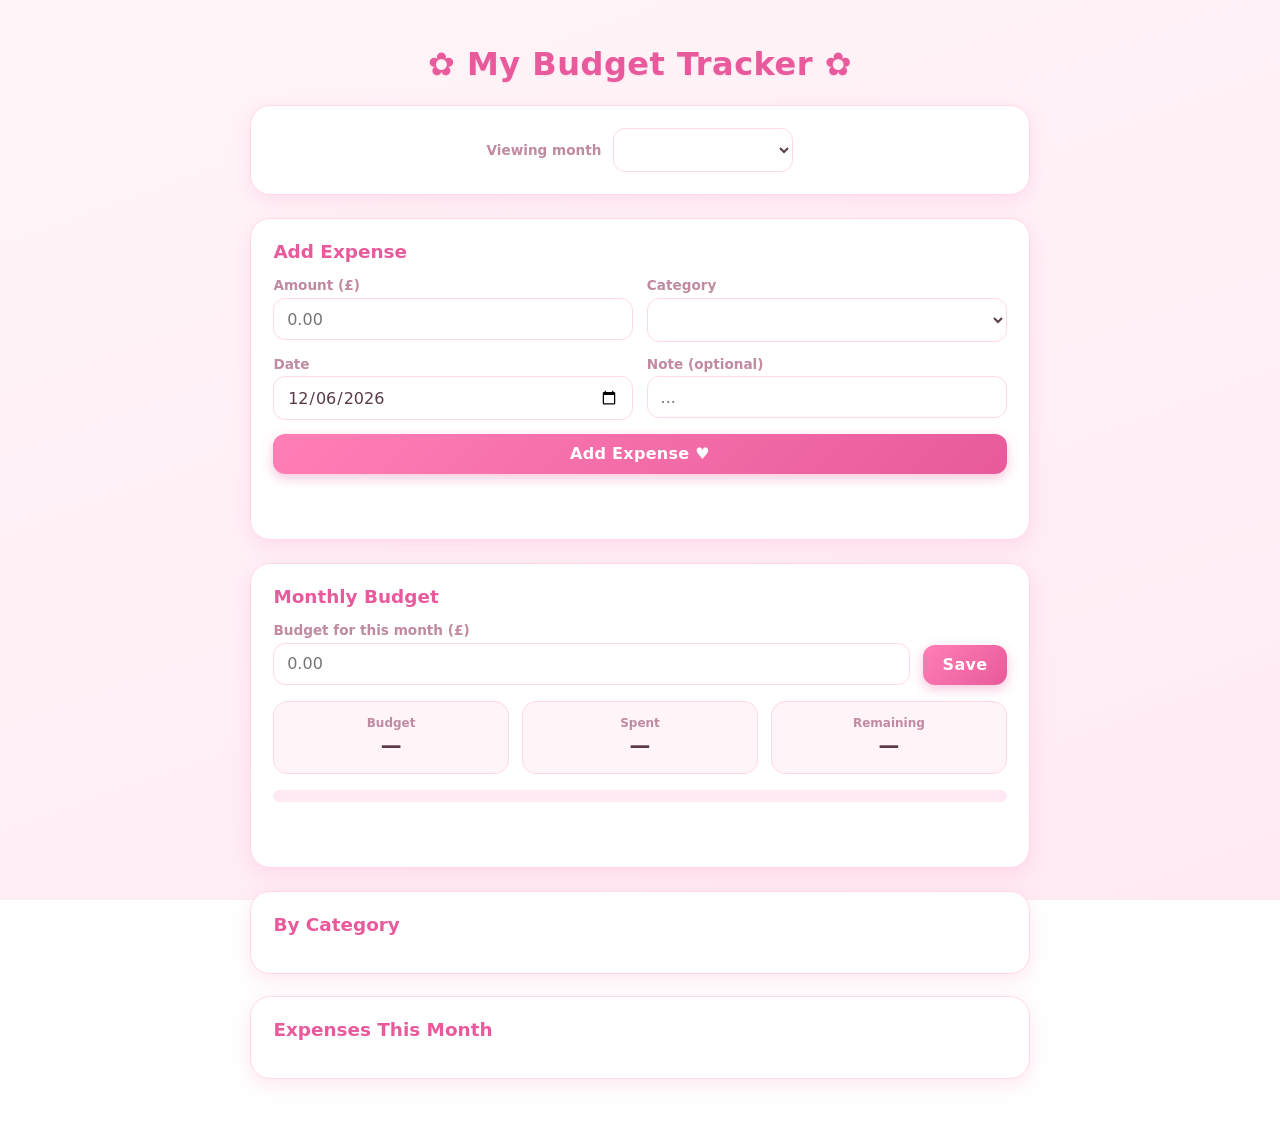
==== index.html @ 96b302bb "Update index.html" ====
<!DOCTYPE html>
<html lang="en">
<head>
<meta charset="UTF-8">
<meta name="viewport" content="width=device-width, initial-scale=1.0">
<title>Budget Tracker</title>
<style>
  :root {
    --bg: #fff5f9;
    --bg2: #ffeaf3;
    --card: #ffffff;
    --accent: #ff7fb6;
    --accent-dark: #e85a9b;
    --text: #5a3a4a;
    --muted: #c08aa0;
    --line: #ffd9e8;
    --good: #4caf82;
    --bad: #e8617f;
  }
  * { box-sizing: border-box; }
  body {
    margin: 0;
    font-family: "Segoe UI", system-ui, sans-serif;
    background: linear-gradient(160deg, var(--bg), var(--bg2));
    background-attachment: fixed;
    color: var(--text);
    padding: 1.5rem;
    min-height: 100vh;
  }
  h1 {
    font-weight: 700;
    text-align: center;
    color: var(--accent-dark);
    letter-spacing: .5px;
    text-shadow: 0 1px 2px rgba(255,127,182,.2);
  }
  h1::before { content: "✿ "; }
  h1::after { content: " ✿"; }
  .wrap { max-width: 780px; margin: 0 auto; }
  .card {
    background: var(--card);
    border-radius: 20px;
    padding: 1.4rem;
    margin-bottom: 1.4rem;
    box-shadow: 0 6px 20px rgba(255,127,182,.18);
    border: 1px solid var(--line);
  }
  h2 {
    margin-top: 0;
    font-size: 1.15rem;
    color: var(--accent-dark);
    font-weight: 700;
  }
  label {
    display: block;
    font-size: .85rem;
    color: var(--muted);
    margin-bottom: .3rem;
    font-weight: 600;
  }
  input, select, button {
    font-size: 1rem;
    padding: .65rem .8rem;
    border-radius: 12px;
    border: 1.5px solid var(--line);
    background: #fff;
    color: var(--text);
    width: 100%;
    font-family: inherit;
  }
  input:focus, select:focus {
    outline: none;
    border-color: var(--accent);
    box-shadow: 0 0 0 3px rgba(255,127,182,.2);
  }
  .row { display: grid; grid-template-columns: 1fr 1fr; gap: .85rem; margin-bottom: .85rem; }
  button {
    background: linear-gradient(135deg, var(--accent), var(--accent-dark));
    border: none;
    color: #fff;
    cursor: pointer;
    font-weight: 700;
    letter-spacing: .3px;
    box-shadow: 0 4px 12px rgba(232,90,155,.35);
    transition: transform .1s, box-shadow .2s;
  }
  button:hover { transform: translateY(-1px); box-shadow: 0 6px 16px rgba(232,90,155,.45); }
  button:active { transform: translateY(0); }
  button:disabled { opacity: .6; cursor: default; transform: none; }
  table { width: 100%; border-collapse: collapse; font-size: .92rem; }
  th, td { text-align: left; padding: .6rem .5rem; border-bottom: 1px solid var(--line); }
  th { color: var(--muted); font-weight: 700; }
  .amt { text-align: right; font-variant-numeric: tabular-nums; }
  .group-total td { font-weight: 700; color: var(--accent-dark); border-bottom: none; }

  .month-bar {
    display: flex;
    align-items: center;
    gap: .75rem;
    justify-content: center;
  }
  .month-bar select { width: auto; min-width: 180px; font-weight: 600; }

  .budget-grid { display: grid; grid-template-columns: 1fr auto; gap: .85rem; align-items: end; }
  .budget-grid button { width: auto; padding: .65rem 1.2rem; }

  .stats { display: grid; grid-template-columns: repeat(3, 1fr); gap: .85rem; margin-top: 1rem; }
  .stat {
    background: var(--bg);
    border-radius: 14px;
    padding: .9rem;
    text-align: center;
    border: 1px solid var(--line);
  }
  .stat .label { font-size: .75rem; color: var(--muted); font-weight: 600; }
  .stat .value { font-size: 1.3rem; font-weight: 700; margin-top: .25rem; }
  .value.good { color: var(--good); }
  .value.bad { color: var(--bad); }

  .bar-track {
    height: 12px;
    background: var(--bg2);
    border-radius: 99px;
    overflow: hidden;
    margin-top: 1rem;
  }
  .bar-fill {
    height: 100%;
    border-radius: 99px;
    background: linear-gradient(90deg, var(--accent), var(--accent-dark));
    transition: width .4s ease;
  }
  .bar-fill.over { background: linear-gradient(90deg, #ff9a8b, var(--bad)); }

  .msg { font-size: .85rem; color: var(--accent-dark); min-height: 1rem; font-weight: 600; }
  @media (max-width: 560px) {
    .stats { grid-template-columns: 1fr; }
  }
</style>
</head>
<body>
<div class="wrap">
  <h1>My Budget Tracker</h1>

  <div class="card">
    <div class="month-bar">
      <label style="margin:0;">Viewing month</label>
      <select id="month"></select>
    </div>
  </div>

  <div class="card">
    <h2>Add Expense</h2>
    <div class="row">
      <div>
        <label>Amount (£)</label>
        <input type="number" id="amount" step="0.01" placeholder="0.00">
      </div>
      <div>
        <label>Category</label>
        <select id="category"></select>
      </div>
    </div>
    <div class="row">
      <div>
        <label>Date</label>
        <input type="date" id="date">
      </div>
      <div>
        <label>Note (optional)</label>
        <input type="text" id="note" placeholder="...">
      </div>
    </div>
    <button id="add">Add Expense ♥</button>
    <p class="msg" id="msg"></p>
  </div>

  <div class="card">
    <h2>Monthly Budget</h2>
    <div class="budget-grid">
      <div>
        <label>Budget for this month (£)</label>
        <input type="number" id="budgetInput" step="0.01" placeholder="0.00">
      </div>
      <button id="saveBudget">Save</button>
    </div>
    <div class="stats">
      <div class="stat">
        <div class="label">Budget</div>
        <div class="value" id="statBudget">—</div>
      </div>
      <div class="stat">
        <div class="label">Spent</div>
        <div class="value" id="statSpent">—</div>
      </div>
      <div class="stat">
        <div class="label">Remaining</div>
        <div class="value" id="statRemaining">—</div>
      </div>
    </div>
    <div class="bar-track"><div class="bar-fill" id="barFill" style="width:0%"></div></div>
    <p class="msg" id="budgetMsg"></p>
  </div>

  <div class="card">
    <h2>By Category</h2>
    <table id="summary"></table>
  </div>

  <div class="card">
    <h2>Expenses This Month</h2>
    <table id="list"></table>
  </div>
</div>

<script>
const SCRIPT_URL = 'https://script.google.com/macros/s/AKfycbyBzvLrsTUciTqjOD_3hM9pMkphGdWU4P41SfDynGC4yHfjxy453MHE3N0ruSurYK2Oyg/exec';

const $ = id => document.getElementById(id);

let allExpenses = [];
let budgets = {};

// today as YYYY-MM-DD for the date input default
$('date').value = new Date().toISOString().slice(0, 10);

// ---- helpers ----
function fmt(n) {
  return n.toLocaleString('en-GB', { minimumFractionDigits: 2, maximumFractionDigits: 2 });
}

// turn YYYY-MM-DD into DD/MM/YYYY for display
function displayDate(iso) {
  const [y, m, d] = iso.split('-');
  return `${d}/${m}/${y}`;
}

// YYYY-MM key from a YYYY-MM-DD date string
function monthKey(iso) { return iso.slice(0, 7); }

// "2026-06" -> "June 2026"
function monthLabel(key) {
  const [y, m] = key.split('-');
  const names = ['January','February','March','April','May','June',
                 'July','August','September','October','November','December'];
  return `${names[Number(m) - 1]} ${y}`;
}

// ---- data loading ----
async function loadCategories() {
  const r = await fetch(SCRIPT_URL + '?action=categories');
  const { categories } = await r.json();
  $('category').innerHTML = categories.map(c => `<option>${c}</option>`).join('');
}

async function loadAll() {
  const r = await fetch(SCRIPT_URL);
  const data = await r.json();
  allExpenses = data.expenses || [];
  budgets = data.budgets || {};
  buildMonthList();
  render();
}

// build the month dropdown from existing expenses + current month
function buildMonthList() {
  const set = new Set(allExpenses.map(e => monthKey(e.date)));
  set.add(new Date().toISOString().slice(0, 7));
  Object.keys(budgets).forEach(k => set.add(k));
  const months = [...set].sort().reverse();
  const current = $('month').value || new Date().toISOString().slice(0, 7);
  $('month').innerHTML = months.map(m =>
    `<option value="${m}" ${m === current ? 'selected' : ''}>${monthLabel(m)}</option>`
  ).join('');
}

// ---- rendering ----
function render() {
  const month = $('month').value;
  const monthExp = allExpenses.filter(e => monthKey(e.date) === month);

  renderList(monthExp);
  renderSummary(monthExp);
  renderBudget(month, monthExp);
}

function renderList(exp) {
  if (!exp.length) {
    $('list').innerHTML = `<tr><td style="color:var(--muted)">No expenses yet this month.</td></tr>`;
    return;
  }
  const rows = exp.slice().reverse().map(e =>
    `<tr><td>${displayDate(e.date)}</td><td>${e.category}</td><td>${e.note || ''}</td><td class="amt">${fmt(e.amount)}</td></tr>`
  ).join('');
  $('list').innerHTML =
    `<tr><th>Date</th><th>Category</th><th>Note</th><th class="amt">Amount</th></tr>${rows}`;
}

function renderSummary(exp) {
  const groups = {};
  let total = 0;
  exp.forEach(e => { groups[e.category] = (groups[e.category] || 0) + e.amount; total += e.amount; });
  if (!Object.keys(groups).length) {
    $('summary').innerHTML = `<tr><td style="color:var(--muted)">Nothing to summarise yet.</td></tr>`;
    return;
  }
  const rows = Object.entries(groups)
    .sort((a, b) => b[1] - a[1])
    .map(([cat, sum]) => `<tr><td>${cat}</td><td class="amt">${fmt(sum)}</td></tr>`).join('');
  $('summary').innerHTML =
    `<tr><th>Category</th><th class="amt">Total</th></tr>${rows}` +
    `<tr class="group-total"><td>Total</td><td class="amt">${fmt(total)}</td></tr>`;
}

function renderBudget(month, exp) {
  const budget = budgets[month] || 0;
  const spent = exp.reduce((s, e) => s + e.amount, 0);
  const remaining = budget - spent;

  $('budgetInput').value = budget ? budget : '';
  $('statBudget').textContent = budget ? '£' + fmt(budget) : '—';
  $('statSpent').textContent = '£' + fmt(spent);

  const remEl = $('statRemaining');
  remEl.textContent = '£' + fmt(remaining);
  remEl.className = 'value ' + (remaining < 0 ? 'bad' : 'good');

  const pct = budget > 0 ? Math.min((spent / budget) * 100, 100) : 0;
  const fill = $('barFill');
  fill.style.width = pct + '%';
  fill.classList.toggle('over', budget > 0 && spent > budget);
}

// ---- actions ----
$('month').addEventListener('change', render);

$('add').addEventListener('click', async () => {
  const amount = parseFloat($('amount').value);
  if (!amount) { $('msg').textContent = 'Please enter an amount.'; return; }
  $('msg').textContent = 'Saving...';
  $('add').disabled = true;
  try {
    await fetch(SCRIPT_URL, {
      method: 'POST',
      headers: { 'Content-Type': 'text/plain;charset=utf-8' },
      body: JSON.stringify({
        amount,
        category: $('category').value,
        date: $('date').value,
        note: $('note').value
      })
    });
    $('amount').value = ''; $('note').value = '';
    $('msg').textContent = 'Saved! ♥';
    await loadAll();
  } catch (err) {
    $('msg').textContent = 'Error saving.';
  }
  $('add').disabled = false;
});

$('saveBudget').addEventListener('click', async () => {
  const budget = parseFloat($('budgetInput').value);
  if (isNaN(budget)) { $('budgetMsg').textContent = 'Please enter a budget amount.'; return; }
  const month = $('month').value;
  $('budgetMsg').textContent = 'Saving budget...';
  $('saveBudget').disabled = true;
  try {
    await fetch(SCRIPT_URL, {
      method: 'POST',
      headers: { 'Content-Type': 'text/plain;charset=utf-8' },
      body: JSON.stringify({ action: 'setBudget', month, budget })
    });
    budgets[month] = budget;
    $('budgetMsg').textContent = 'Budget saved! ♥';
    render();
  } catch (err) {
    $('budgetMsg').textContent = 'Error saving budget.';
  }
  $('saveBudget').disabled = false;
});

// ---- init ----
loadCategories();
loadAll();
</script>
</body>
</html>
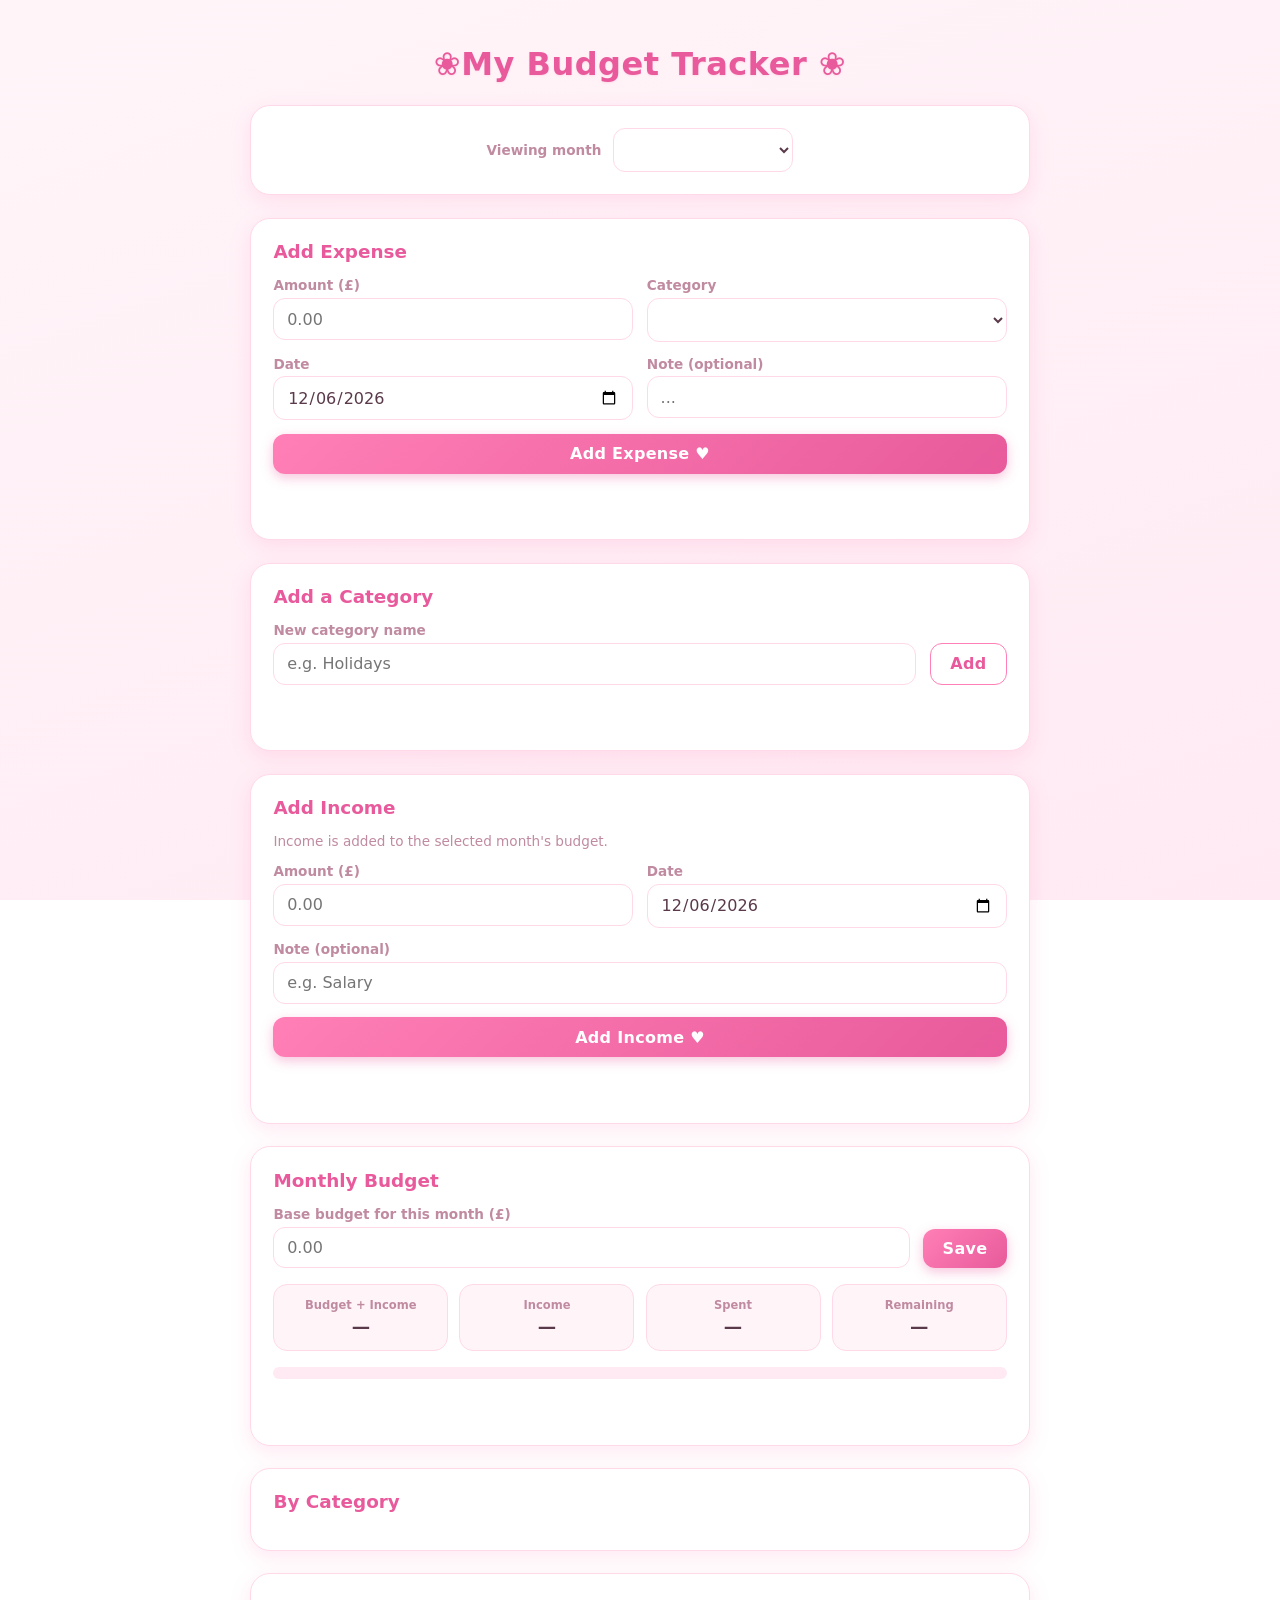
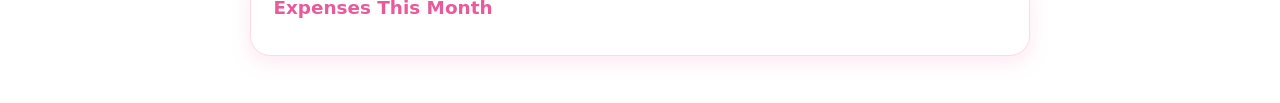
==== commit 1c7206eb: "Update index.html" ====
--- a/index.html
+++ b/index.html
@@ -34,8 +34,8 @@
     letter-spacing: .5px;
     text-shadow: 0 1px 2px rgba(255,127,182,.2);
   }
-  h1::before { content: "✿ "; }
-  h1::after { content: " ✿"; }
+  h1::before { content: "\2740 "; }
+  h1::after { content: " \2740"; }
   .wrap { max-width: 780px; margin: 0 auto; }
   .card {
     background: var(--card);
@@ -87,54 +87,51 @@
   button:hover { transform: translateY(-1px); box-shadow: 0 6px 16px rgba(232,90,155,.45); }
   button:active { transform: translateY(0); }
   button:disabled { opacity: .6; cursor: default; transform: none; }
+  .btn-secondary {
+    background: #fff;
+    color: var(--accent-dark);
+    border: 1.5px solid var(--accent);
+    box-shadow: none;
+  }
+  .btn-secondary:hover { background: var(--bg); box-shadow: none; }
   table { width: 100%; border-collapse: collapse; font-size: .92rem; }
   th, td { text-align: left; padding: .6rem .5rem; border-bottom: 1px solid var(--line); }
   th { color: var(--muted); font-weight: 700; }
   .amt { text-align: right; font-variant-numeric: tabular-nums; }
   .group-total td { font-weight: 700; color: var(--accent-dark); border-bottom: none; }
 
-  .month-bar {
-    display: flex;
-    align-items: center;
-    gap: .75rem;
-    justify-content: center;
-  }
+  .del-btn {
+    width: auto;
+    padding: .25rem .55rem;
+    font-size: .8rem;
+    background: #fff;
+    color: var(--bad);
+    border: 1.5px solid var(--line);
+    box-shadow: none;
+    border-radius: 8px;
+  }
+  .del-btn:hover { background: #ffeef2; border-color: var(--bad); transform: none; box-shadow: none; }
+
+  .month-bar { display: flex; align-items: center; gap: .75rem; justify-content: center; }
   .month-bar select { width: auto; min-width: 180px; font-weight: 600; }
 
-  .budget-grid { display: grid; grid-template-columns: 1fr auto; gap: .85rem; align-items: end; }
-  .budget-grid button { width: auto; padding: .65rem 1.2rem; }
-
-  .stats { display: grid; grid-template-columns: repeat(3, 1fr); gap: .85rem; margin-top: 1rem; }
-  .stat {
-    background: var(--bg);
-    border-radius: 14px;
-    padding: .9rem;
-    text-align: center;
-    border: 1px solid var(--line);
-  }
-  .stat .label { font-size: .75rem; color: var(--muted); font-weight: 600; }
-  .stat .value { font-size: 1.3rem; font-weight: 700; margin-top: .25rem; }
+  .inline-grid { display: grid; grid-template-columns: 1fr auto; gap: .85rem; align-items: end; }
+  .inline-grid button { width: auto; padding: .65rem 1.2rem; }
+
+  .stats { display: grid; grid-template-columns: repeat(4, 1fr); gap: .7rem; margin-top: 1rem; }
+  .stat { background: var(--bg); border-radius: 14px; padding: .8rem; text-align: center; border: 1px solid var(--line); }
+  .stat .label { font-size: .72rem; color: var(--muted); font-weight: 600; }
+  .stat .value { font-size: 1.15rem; font-weight: 700; margin-top: .25rem; }
   .value.good { color: var(--good); }
   .value.bad { color: var(--bad); }
 
-  .bar-track {
-    height: 12px;
-    background: var(--bg2);
-    border-radius: 99px;
-    overflow: hidden;
-    margin-top: 1rem;
-  }
-  .bar-fill {
-    height: 100%;
-    border-radius: 99px;
-    background: linear-gradient(90deg, var(--accent), var(--accent-dark));
-    transition: width .4s ease;
-  }
+  .bar-track { height: 12px; background: var(--bg2); border-radius: 99px; overflow: hidden; margin-top: 1rem; }
+  .bar-fill { height: 100%; border-radius: 99px; background: linear-gradient(90deg, var(--accent), var(--accent-dark)); transition: width .4s ease; }
   .bar-fill.over { background: linear-gradient(90deg, #ff9a8b, var(--bad)); }
 
   .msg { font-size: .85rem; color: var(--accent-dark); min-height: 1rem; font-weight: 600; }
   @media (max-width: 560px) {
-    .stats { grid-template-columns: 1fr; }
+    .stats { grid-template-columns: 1fr 1fr; }
   }
 </style>
 </head>
@@ -153,7 +150,7 @@
     <h2>Add Expense</h2>
     <div class="row">
       <div>
-        <label>Amount (£)</label>
+        <label>Amount (&pound;)</label>
         <input type="number" id="amount" step="0.01" placeholder="0.00">
       </div>
       <div>
@@ -171,31 +168,70 @@
         <input type="text" id="note" placeholder="...">
       </div>
     </div>
-    <button id="add">Add Expense ♥</button>
+    <button id="add">Add Expense &hearts;</button>
     <p class="msg" id="msg"></p>
   </div>
 
   <div class="card">
+    <h2>Add a Category</h2>
+    <div class="inline-grid">
+      <div>
+        <label>New category name</label>
+        <input type="text" id="newCategory" placeholder="e.g. Holidays">
+      </div>
+      <button id="addCategory" class="btn-secondary">Add</button>
+    </div>
+    <p class="msg" id="catMsg"></p>
+  </div>
+
+  <div class="card">
+    <h2>Add Income</h2>
+    <p style="margin-top:0;font-size:.85rem;color:var(--muted);">Income is added to the selected month's budget.</p>
+    <div class="row">
+      <div>
+        <label>Amount (&pound;)</label>
+        <input type="number" id="incomeAmount" step="0.01" placeholder="0.00">
+      </div>
+      <div>
+        <label>Date</label>
+        <input type="date" id="incomeDate">
+      </div>
+    </div>
+    <div class="row">
+      <div style="grid-column:1 / -1;">
+        <label>Note (optional)</label>
+        <input type="text" id="incomeNote" placeholder="e.g. Salary">
+      </div>
+    </div>
+    <button id="addIncome">Add Income &hearts;</button>
+    <p class="msg" id="incomeMsg"></p>
+  </div>
+
+  <div class="card">
     <h2>Monthly Budget</h2>
-    <div class="budget-grid">
-      <div>
-        <label>Budget for this month (£)</label>
+    <div class="inline-grid">
+      <div>
+        <label>Base budget for this month (&pound;)</label>
         <input type="number" id="budgetInput" step="0.01" placeholder="0.00">
       </div>
       <button id="saveBudget">Save</button>
     </div>
     <div class="stats">
       <div class="stat">
-        <div class="label">Budget</div>
-        <div class="value" id="statBudget">—</div>
+        <div class="label">Budget + Income</div>
+        <div class="value" id="statBudget">&mdash;</div>
+      </div>
+      <div class="stat">
+        <div class="label">Income</div>
+        <div class="value" id="statIncome">&mdash;</div>
       </div>
       <div class="stat">
         <div class="label">Spent</div>
-        <div class="value" id="statSpent">—</div>
+        <div class="value" id="statSpent">&mdash;</div>
       </div>
       <div class="stat">
         <div class="label">Remaining</div>
-        <div class="value" id="statRemaining">—</div>
+        <div class="value" id="statRemaining">&mdash;</div>
       </div>
     </div>
     <div class="bar-track"><div class="bar-fill" id="barFill" style="width:0%"></div></div>
@@ -219,122 +255,128 @@
 const $ = id => document.getElementById(id);
 
 let allExpenses = [];
+let allIncome = [];
 let budgets = {};
-
-// today as YYYY-MM-DD for the date input default
-$('date').value = new Date().toISOString().slice(0, 10);
-
-// ---- helpers ----
+let categories = [];
+
+const todayIso = new Date().toISOString().slice(0, 10);
+$('date').value = todayIso;
+$('incomeDate').value = todayIso;
+
 function fmt(n) {
   return n.toLocaleString('en-GB', { minimumFractionDigits: 2, maximumFractionDigits: 2 });
 }
-
-// turn YYYY-MM-DD into DD/MM/YYYY for display
 function displayDate(iso) {
-  const [y, m, d] = iso.split('-');
-  return `${d}/${m}/${y}`;
-}
-
-// YYYY-MM key from a YYYY-MM-DD date string
+  const parts = iso.split('-');
+  return parts[2] + '/' + parts[1] + '/' + parts[0];
+}
 function monthKey(iso) { return iso.slice(0, 7); }
-
-// "2026-06" -> "June 2026"
 function monthLabel(key) {
-  const [y, m] = key.split('-');
+  const parts = key.split('-');
   const names = ['January','February','March','April','May','June',
                  'July','August','September','October','November','December'];
-  return `${names[Number(m) - 1]} ${y}`;
-}
-
-// ---- data loading ----
-async function loadCategories() {
-  const r = await fetch(SCRIPT_URL + '?action=categories');
-  const { categories } = await r.json();
-  $('category').innerHTML = categories.map(c => `<option>${c}</option>`).join('');
+  return names[Number(parts[1]) - 1] + ' ' + parts[0];
+}
+
+function fillCategoryDropdown() {
+  $('category').innerHTML = categories.map(function(c){ return '<option>' + c + '</option>'; }).join('');
 }
 
 async function loadAll() {
   const r = await fetch(SCRIPT_URL);
   const data = await r.json();
   allExpenses = data.expenses || [];
+  allIncome = data.income || [];
   budgets = data.budgets || {};
+  categories = data.categories || [];
+  fillCategoryDropdown();
   buildMonthList();
   render();
 }
 
-// build the month dropdown from existing expenses + current month
 function buildMonthList() {
-  const set = new Set(allExpenses.map(e => monthKey(e.date)));
+  const set = new Set(allExpenses.map(function(e){ return monthKey(e.date); }));
+  allIncome.forEach(function(i){ set.add(monthKey(i.date)); });
+  Object.keys(budgets).forEach(function(k){ set.add(k); });
   set.add(new Date().toISOString().slice(0, 7));
-  Object.keys(budgets).forEach(k => set.add(k));
-  const months = [...set].sort().reverse();
+  const months = Array.from(set).sort().reverse();
   const current = $('month').value || new Date().toISOString().slice(0, 7);
-  $('month').innerHTML = months.map(m =>
-    `<option value="${m}" ${m === current ? 'selected' : ''}>${monthLabel(m)}</option>`
-  ).join('');
-}
-
-// ---- rendering ----
+  $('month').innerHTML = months.map(function(m){
+    return '<option value="' + m + '" ' + (m === current ? 'selected' : '') + '>' + monthLabel(m) + '</option>';
+  }).join('');
+}
+
 function render() {
   const month = $('month').value;
-  const monthExp = allExpenses.filter(e => monthKey(e.date) === month);
-
+  const monthExp = allExpenses.filter(function(e){ return monthKey(e.date) === month; });
+  const monthInc = allIncome.filter(function(i){ return monthKey(i.date) === month; });
   renderList(monthExp);
   renderSummary(monthExp);
-  renderBudget(month, monthExp);
+  renderBudget(month, monthExp, monthInc);
 }
 
 function renderList(exp) {
   if (!exp.length) {
-    $('list').innerHTML = `<tr><td style="color:var(--muted)">No expenses yet this month.</td></tr>`;
+    $('list').innerHTML = '<tr><td style="color:var(--muted)">No expenses yet this month.</td></tr>';
     return;
   }
-  const rows = exp.slice().reverse().map(e =>
-    `<tr><td>${displayDate(e.date)}</td><td>${e.category}</td><td>${e.note || ''}</td><td class="amt">${fmt(e.amount)}</td></tr>`
-  ).join('');
+  const rows = exp.slice().reverse().map(function(e){
+    return '<tr>' +
+       '<td>' + displayDate(e.date) + '</td>' +
+       '<td>' + e.category + '</td>' +
+       '<td>' + (e.note || '') + '</td>' +
+       '<td class="amt">' + fmt(e.amount) + '</td>' +
+       '<td style="text-align:right;"><button class="del-btn" data-id="' + e.id + '">&#10005;</button></td>' +
+     '</tr>';
+  }).join('');
   $('list').innerHTML =
-    `<tr><th>Date</th><th>Category</th><th>Note</th><th class="amt">Amount</th></tr>${rows}`;
+    '<tr><th>Date</th><th>Category</th><th>Note</th><th class="amt">Amount</th><th></th></tr>' + rows;
+  document.querySelectorAll('.del-btn').forEach(function(b){
+    b.addEventListener('click', function(){ deleteExpense(b.dataset.id); });
+  });
 }
 
 function renderSummary(exp) {
   const groups = {};
   let total = 0;
-  exp.forEach(e => { groups[e.category] = (groups[e.category] || 0) + e.amount; total += e.amount; });
+  exp.forEach(function(e){ groups[e.category] = (groups[e.category] || 0) + e.amount; total += e.amount; });
   if (!Object.keys(groups).length) {
-    $('summary').innerHTML = `<tr><td style="color:var(--muted)">Nothing to summarise yet.</td></tr>`;
+    $('summary').innerHTML = '<tr><td style="color:var(--muted)">Nothing to summarise yet.</td></tr>';
     return;
   }
   const rows = Object.entries(groups)
-    .sort((a, b) => b[1] - a[1])
-    .map(([cat, sum]) => `<tr><td>${cat}</td><td class="amt">${fmt(sum)}</td></tr>`).join('');
+    .sort(function(a, b){ return b[1] - a[1]; })
+    .map(function(entry){ return '<tr><td>' + entry[0] + '</td><td class="amt">' + fmt(entry[1]) + '</td></tr>'; }).join('');
   $('summary').innerHTML =
-    `<tr><th>Category</th><th class="amt">Total</th></tr>${rows}` +
-    `<tr class="group-total"><td>Total</td><td class="amt">${fmt(total)}</td></tr>`;
-}
-
-function renderBudget(month, exp) {
-  const budget = budgets[month] || 0;
-  const spent = exp.reduce((s, e) => s + e.amount, 0);
-  const remaining = budget - spent;
-
-  $('budgetInput').value = budget ? budget : '';
-  $('statBudget').textContent = budget ? '£' + fmt(budget) : '—';
-  $('statSpent').textContent = '£' + fmt(spent);
+    '<tr><th>Category</th><th class="amt">Total</th></tr>' + rows +
+    '<tr class="group-total"><td>Total</td><td class="amt">' + fmt(total) + '</td></tr>';
+}
+
+function renderBudget(month, exp, inc) {
+  const base = budgets[month] || 0;
+  const income = inc.reduce(function(s, i){ return s + i.amount; }, 0);
+  const available = base + income;
+  const spent = exp.reduce(function(s, e){ return s + e.amount; }, 0);
+  const remaining = available - spent;
+
+  $('budgetInput').value = base ? base : '';
+  $('statBudget').textContent = available ? '\u00A3' + fmt(available) : '\u2014';
+  $('statIncome').textContent = '\u00A3' + fmt(income);
+  $('statSpent').textContent = '\u00A3' + fmt(spent);
 
   const remEl = $('statRemaining');
-  remEl.textContent = '£' + fmt(remaining);
+  remEl.textContent = '\u00A3' + fmt(remaining);
   remEl.className = 'value ' + (remaining < 0 ? 'bad' : 'good');
 
-  const pct = budget > 0 ? Math.min((spent / budget) * 100, 100) : 0;
+  const pct = available > 0 ? Math.min((spent / available) * 100, 100) : 0;
   const fill = $('barFill');
   fill.style.width = pct + '%';
-  fill.classList.toggle('over', budget > 0 && spent > budget);
-}
-
-// ---- actions ----
+  fill.classList.toggle('over', available > 0 && spent > available);
+}
+
 $('month').addEventListener('change', render);
 
-$('add').addEventListener('click', async () => {
+$('add').addEventListener('click', async function() {
   const amount = parseFloat($('amount').value);
   if (!amount) { $('msg').textContent = 'Please enter an amount.'; return; }
   $('msg').textContent = 'Saving...';
@@ -344,14 +386,11 @@
       method: 'POST',
       headers: { 'Content-Type': 'text/plain;charset=utf-8' },
       body: JSON.stringify({
-        amount,
-        category: $('category').value,
-        date: $('date').value,
-        note: $('note').value
+        amount: amount, category: $('category').value, date: $('date').value, note: $('note').value
       })
     });
     $('amount').value = ''; $('note').value = '';
-    $('msg').textContent = 'Saved! ♥';
+    $('msg').textContent = 'Saved! \u2665';
     await loadAll();
   } catch (err) {
     $('msg').textContent = 'Error saving.';
@@ -359,7 +398,69 @@
   $('add').disabled = false;
 });
 
-$('saveBudget').addEventListener('click', async () => {
+$('addCategory').addEventListener('click', async function() {
+  const name = $('newCategory').value.trim();
+  if (!name) { $('catMsg').textContent = 'Please enter a name.'; return; }
+  $('catMsg').textContent = 'Adding...';
+  $('addCategory').disabled = true;
+  try {
+    await fetch(SCRIPT_URL, {
+      method: 'POST',
+      headers: { 'Content-Type': 'text/plain;charset=utf-8' },
+      body: JSON.stringify({ action: 'addCategory', category: name })
+    });
+    $('newCategory').value = '';
+    $('catMsg').textContent = 'Category added! \u2665';
+    if (categories.indexOf(name) === -1) categories.push(name);
+    fillCategoryDropdown();
+    $('category').value = name;
+  } catch (err) {
+    $('catMsg').textContent = 'Error adding category.';
+  }
+  $('addCategory').disabled = false;
+});
+
+$('addIncome').addEventListener('click', async function() {
+  const amount = parseFloat($('incomeAmount').value);
+  if (!amount) { $('incomeMsg').textContent = 'Please enter an amount.'; return; }
+  $('incomeMsg').textContent = 'Saving...';
+  $('addIncome').disabled = true;
+  try {
+    await fetch(SCRIPT_URL, {
+      method: 'POST',
+      headers: { 'Content-Type': 'text/plain;charset=utf-8' },
+      body: JSON.stringify({
+        action: 'addIncome',
+        amount: amount,
+        date: $('incomeDate').value,
+        note: $('incomeNote').value
+      })
+    });
+    $('incomeAmount').value = ''; $('incomeNote').value = '';
+    $('incomeMsg').textContent = 'Income added! \u2665';
+    await loadAll();
+  } catch (err) {
+    $('incomeMsg').textContent = 'Error saving income.';
+  }
+  $('addIncome').disabled = false;
+});
+
+async function deleteExpense(id) {
+  if (!confirm('Delete this expense?')) return;
+  try {
+    await fetch(SCRIPT_URL, {
+      method: 'POST',
+      headers: { 'Content-Type': 'text/plain;charset=utf-8' },
+      body: JSON.stringify({ action: 'deleteExpense', id: id })
+    });
+    allExpenses = allExpenses.filter(function(e){ return e.id !== id; });
+    render();
+  } catch (err) {
+    alert('Error deleting expense.');
+  }
+}
+
+$('saveBudget').addEventListener('click', async function() {
   const budget = parseFloat($('budgetInput').value);
   if (isNaN(budget)) { $('budgetMsg').textContent = 'Please enter a budget amount.'; return; }
   const month = $('month').value;
@@ -369,10 +470,10 @@
     await fetch(SCRIPT_URL, {
       method: 'POST',
       headers: { 'Content-Type': 'text/plain;charset=utf-8' },
-      body: JSON.stringify({ action: 'setBudget', month, budget })
+      body: JSON.stringify({ action: 'setBudget', month: month, budget: budget })
     });
     budgets[month] = budget;
-    $('budgetMsg').textContent = 'Budget saved! ♥';
+    $('budgetMsg').textContent = 'Budget saved! \u2665';
     render();
   } catch (err) {
     $('budgetMsg').textContent = 'Error saving budget.';
@@ -380,8 +481,6 @@
   $('saveBudget').disabled = false;
 });
 
-// ---- init ----
-loadCategories();
 loadAll();
 </script>
 </body>
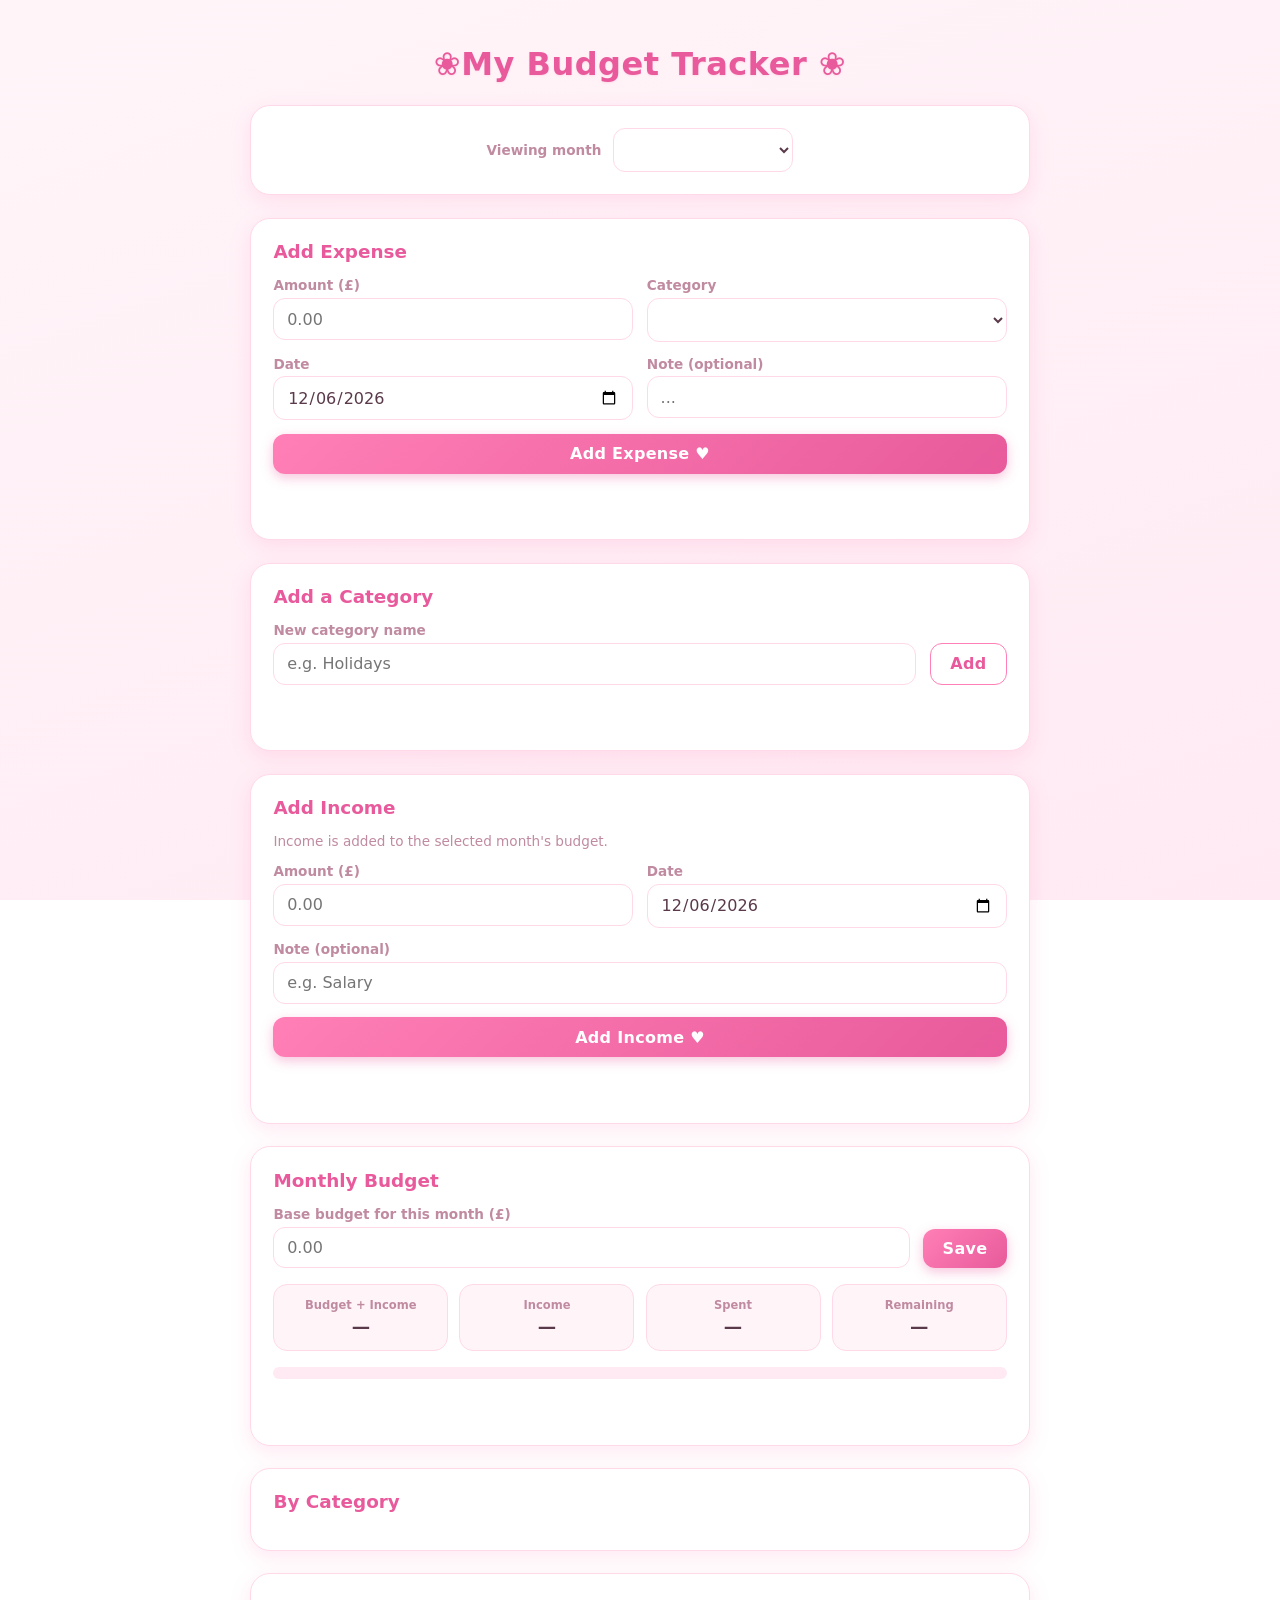
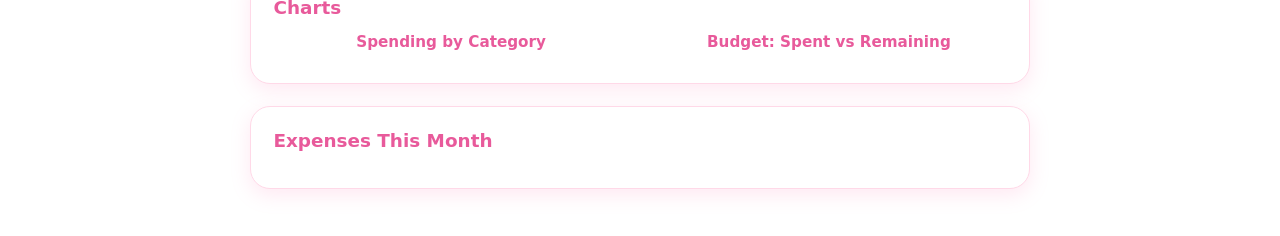
==== commit e8932d5e: "Update index.html" ====
--- a/index.html
+++ b/index.html
@@ -130,8 +130,20 @@
   .bar-fill.over { background: linear-gradient(90deg, #ff9a8b, var(--bad)); }
 
   .msg { font-size: .85rem; color: var(--accent-dark); min-height: 1rem; font-weight: 600; }
+
+  .charts { display: grid; grid-template-columns: 1fr 1fr; gap: 1.4rem; }
+  .chart-block { text-align: center; }
+  .chart-block h3 { font-size: .95rem; color: var(--accent-dark); font-weight: 700; margin: 0 0 .6rem; }
+  .chart-block svg { width: 100%; max-width: 200px; height: auto; }
+  .legend { list-style: none; padding: 0; margin: .8rem 0 0; font-size: .82rem; text-align: left; }
+  .legend li { display: flex; align-items: center; gap: .5rem; padding: .18rem 0; }
+  .legend .swatch { width: 12px; height: 12px; border-radius: 3px; flex-shrink: 0; }
+  .legend .lg-amt { margin-left: auto; font-variant-numeric: tabular-nums; color: var(--muted); }
+  .chart-empty { color: var(--muted); font-size: .85rem; padding: 2rem 0; }
+
   @media (max-width: 560px) {
     .stats { grid-template-columns: 1fr 1fr; }
+    .charts { grid-template-columns: 1fr; }
   }
 </style>
 </head>
@@ -244,13 +256,27 @@
   </div>
 
   <div class="card">
+    <h2>Charts</h2>
+    <div class="charts">
+      <div class="chart-block">
+        <h3>Spending by Category</h3>
+        <div id="catChart"></div>
+      </div>
+      <div class="chart-block">
+        <h3>Budget: Spent vs Remaining</h3>
+        <div id="budgetChart"></div>
+      </div>
+    </div>
+  </div>
+
+  <div class="card">
     <h2>Expenses This Month</h2>
     <table id="list"></table>
   </div>
 </div>
 
 <script>
-const SCRIPT_URL = 'https://script.google.com/macros/s/AKfycbyBzvLrsTUciTqjOD_3hM9pMkphGdWU4P41SfDynGC4yHfjxy453MHE3N0ruSurYK2Oyg/exec';
+const SCRIPT_URL = 'https://script.google.com/macros/s/AKfycbxzlAVR0_aanWBE4f8kVkJGOJWDdNUFunD3m9unT4N_7mYLQ8CMnuVQ6jF5hYxUwCqmXg/exec';
 
 const $ = id => document.getElementById(id);
 
@@ -280,6 +306,87 @@
 
 function fillCategoryDropdown() {
   $('category').innerHTML = categories.map(function(c){ return '<option>' + c + '</option>'; }).join('');
+}
+
+const CHART_COLORS = ['#ff7fb6','#ffa6cf','#e85a9b','#ffc2dd','#c77dff',
+                      '#ff9a8b','#f8b400','#7fd1b9','#9bb8ff','#d4a5d9'];
+
+// Build an SVG donut chart from [{label, value, color}] segments.
+function donutSVG(segments) {
+  const total = segments.reduce(function(s, x){ return s + x.value; }, 0);
+  if (total <= 0) return '<p class="chart-empty">No data to show.</p>';
+
+  const cx = 100, cy = 100, r = 80, inner = 48;
+  let angle = -Math.PI / 2; // start at top
+  let paths = '';
+
+  segments.forEach(function(seg){
+    if (seg.value <= 0) return;
+    const frac = seg.value / total;
+    const end = angle + frac * 2 * Math.PI;
+    const large = frac > 0.5 ? 1 : 0;
+
+    // Full circle edge case (one segment = 100%)
+    if (frac >= 0.9999) {
+      paths += '<circle cx="' + cx + '" cy="' + cy + '" r="' + ((r + inner) / 2) +
+               '" fill="none" stroke="' + seg.color + '" stroke-width="' + (r - inner) + '"/>';
+      angle = end;
+      return;
+    }
+
+    const x1 = cx + r * Math.cos(angle), y1 = cy + r * Math.sin(angle);
+    const x2 = cx + r * Math.cos(end),   y2 = cy + r * Math.sin(end);
+    const xi2 = cx + inner * Math.cos(end),   yi2 = cy + inner * Math.sin(end);
+    const xi1 = cx + inner * Math.cos(angle), yi1 = cy + inner * Math.sin(angle);
+
+    paths += '<path d="M ' + x1 + ' ' + y1 +
+             ' A ' + r + ' ' + r + ' 0 ' + large + ' 1 ' + x2 + ' ' + y2 +
+             ' L ' + xi2 + ' ' + yi2 +
+             ' A ' + inner + ' ' + inner + ' 0 ' + large + ' 0 ' + xi1 + ' ' + yi1 +
+             ' Z" fill="' + seg.color + '"/>';
+    angle = end;
+  });
+
+  return '<svg viewBox="0 0 200 200" xmlns="http://www.w3.org/2000/svg">' + paths + '</svg>';
+}
+
+function legendHTML(segments) {
+  const total = segments.reduce(function(s, x){ return s + x.value; }, 0);
+  return '<ul class="legend">' + segments.map(function(seg){
+    const pct = total > 0 ? Math.round((seg.value / total) * 100) : 0;
+    return '<li><span class="swatch" style="background:' + seg.color + '"></span>' +
+           '<span>' + seg.label + ' (' + pct + '%)</span>' +
+           '<span class="lg-amt">\u00A3' + fmt(seg.value) + '</span></li>';
+  }).join('') + '</ul>';
+}
+
+function renderCharts(exp, available, spent) {
+  // Category chart
+  const groups = {};
+  exp.forEach(function(e){ groups[e.category] = (groups[e.category] || 0) + e.amount; });
+  const catSegs = Object.entries(groups)
+    .sort(function(a, b){ return b[1] - a[1]; })
+    .map(function(entry, i){
+      return { label: entry[0], value: entry[1], color: CHART_COLORS[i % CHART_COLORS.length] };
+    });
+
+  if (catSegs.length) {
+    $('catChart').innerHTML = donutSVG(catSegs) + legendHTML(catSegs);
+  } else {
+    $('catChart').innerHTML = '<p class="chart-empty">No expenses yet this month.</p>';
+  }
+
+  // Budget chart: spent vs remaining
+  const remaining = Math.max(available - spent, 0);
+  if (available > 0) {
+    const budgetSegs = [
+      { label: 'Spent', value: spent, color: '#e85a9b' },
+      { label: 'Remaining', value: remaining, color: '#7fd1b9' }
+    ];
+    $('budgetChart').innerHTML = donutSVG(budgetSegs) + legendHTML(budgetSegs);
+  } else {
+    $('budgetChart').innerHTML = '<p class="chart-empty">Set a budget to see this chart.</p>';
+  }
 }
 
 async function loadAll() {
@@ -372,6 +479,8 @@
   const fill = $('barFill');
   fill.style.width = pct + '%';
   fill.classList.toggle('over', available > 0 && spent > available);
+
+  renderCharts(exp, available, spent);
 }
 
 $('month').addEventListener('change', render);
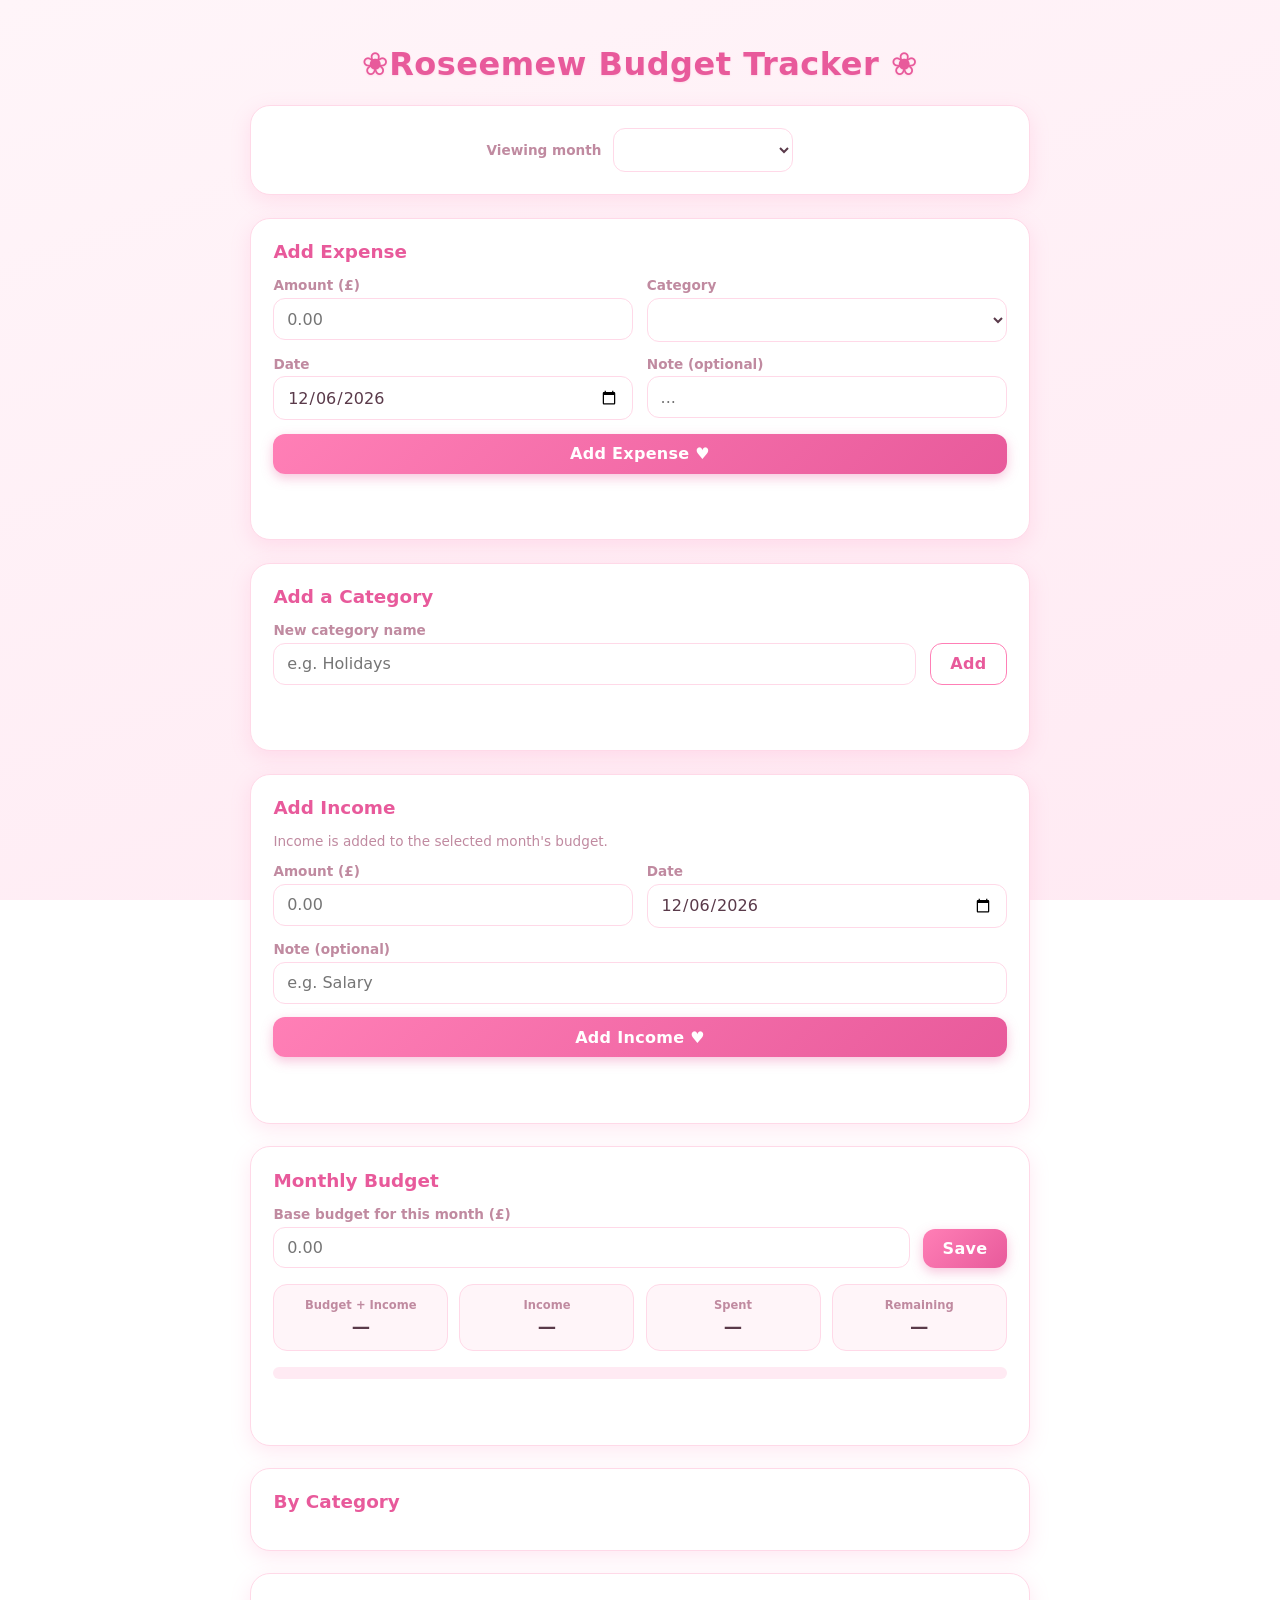
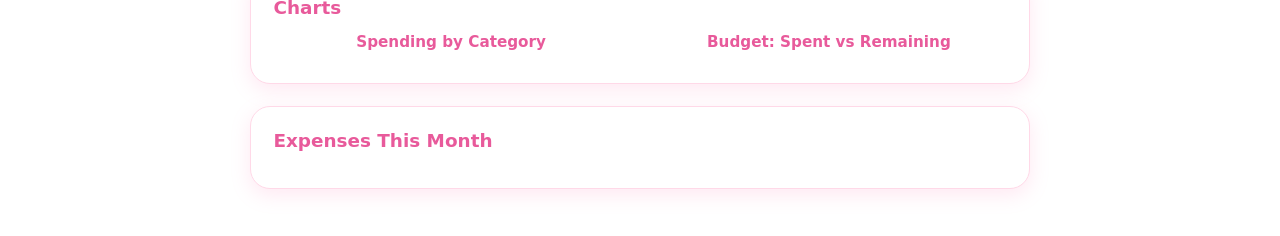
==== commit 526da6ac: "Update index.html" ====
--- a/index.html
+++ b/index.html
@@ -149,7 +149,7 @@
 </head>
 <body>
 <div class="wrap">
-  <h1>My Budget Tracker</h1>
+  <h1>Roseemew Budget Tracker</h1>
 
   <div class="card">
     <div class="month-bar">
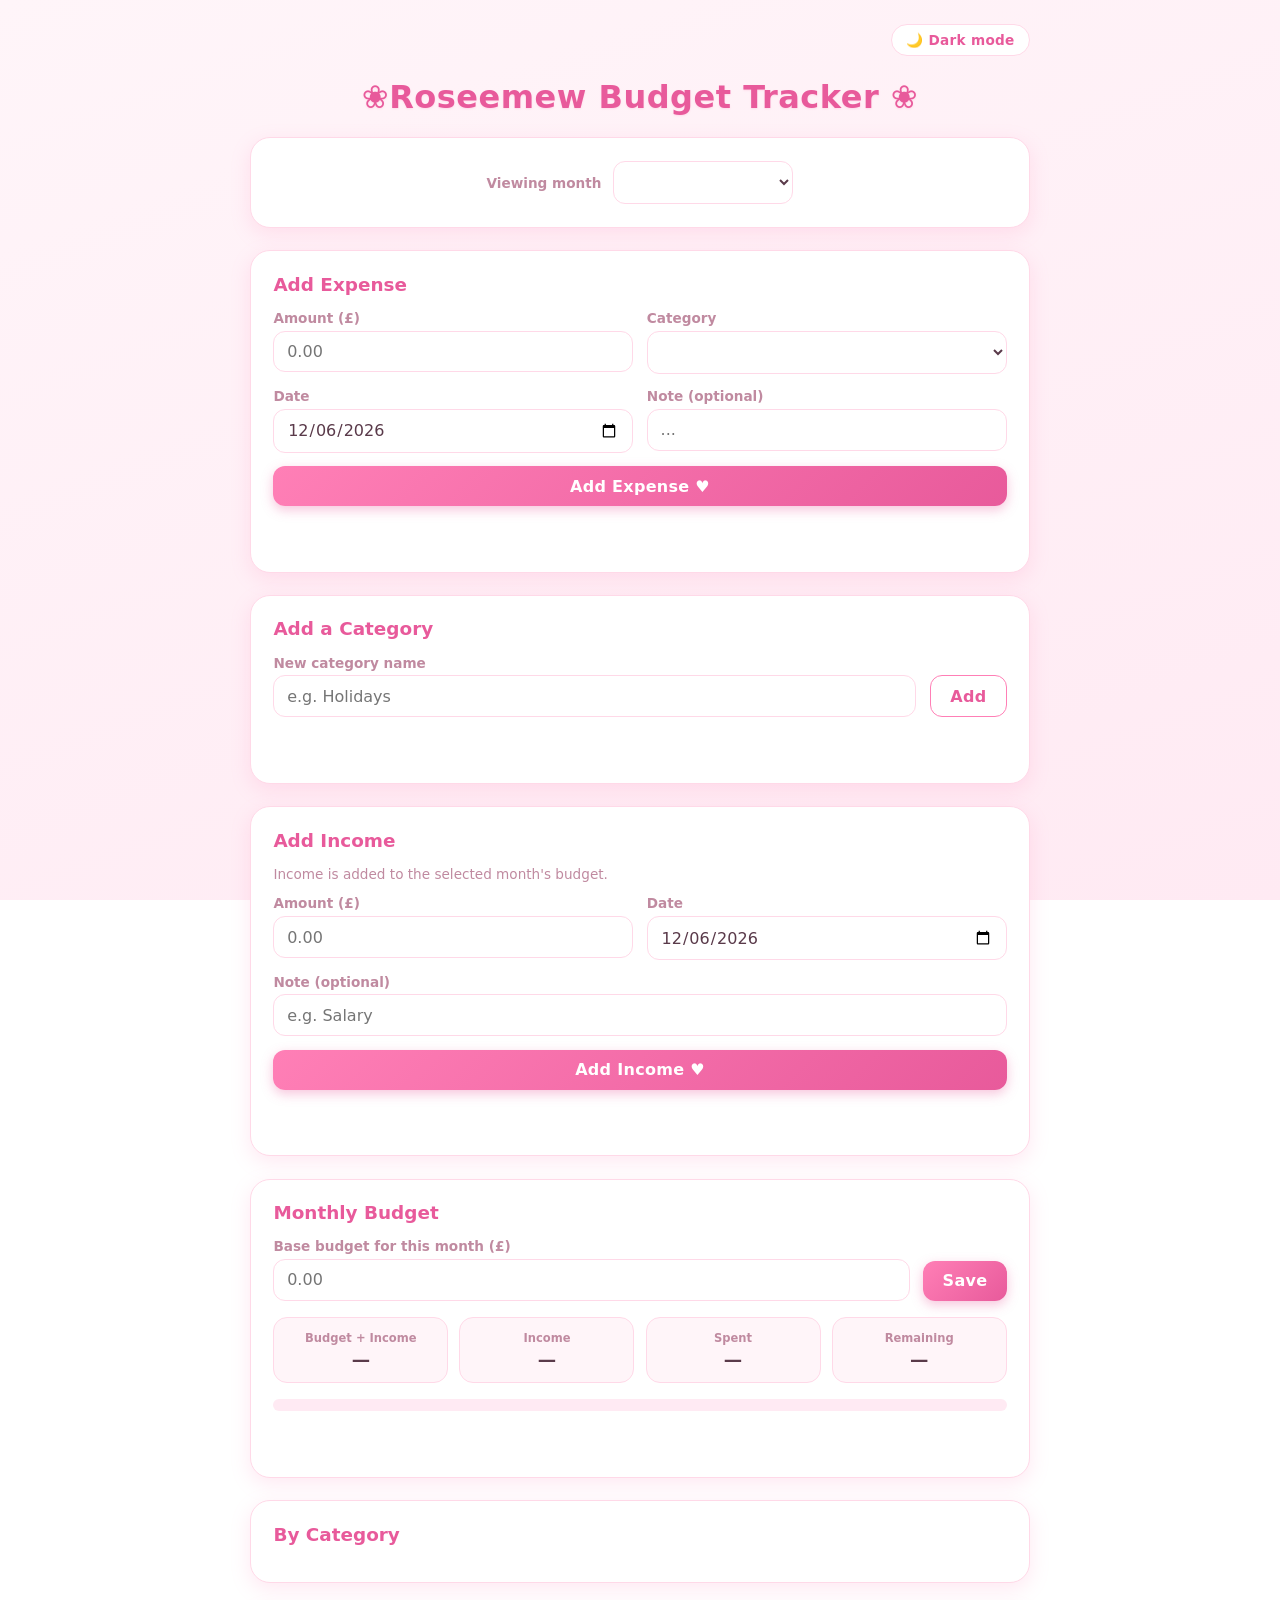
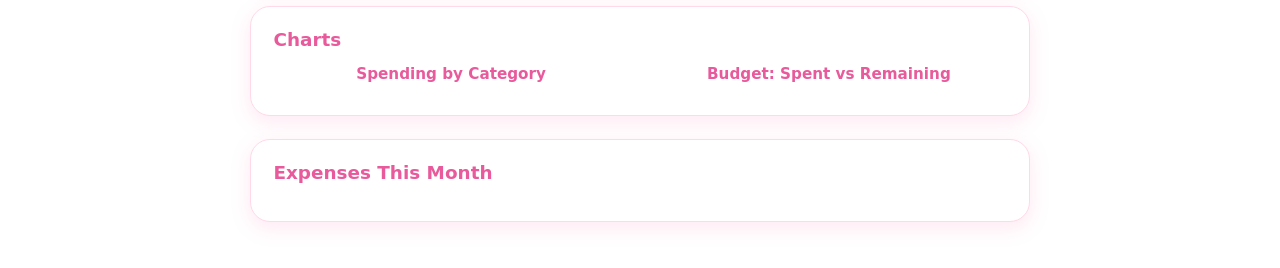
==== commit da3fbabe: "Update index.html" ====
--- a/index.html
+++ b/index.html
@@ -17,6 +17,18 @@
     --good: #4caf82;
     --bad: #e8617f;
   }
+  html[data-theme="dark"] {
+    --bg: #1a1119;
+    --bg2: #241622;
+    --card: #2a1a26;
+    --accent: #ff7fb6;
+    --accent-dark: #ff9ec9;
+    --text: #f3dde8;
+    --muted: #c79bb2;
+    --line: #4a3340;
+    --good: #6fd6a6;
+    --bad: #ff7d97;
+  }
   * { box-sizing: border-box; }
   body {
     margin: 0;
@@ -26,6 +38,7 @@
     color: var(--text);
     padding: 1.5rem;
     min-height: 100vh;
+    transition: color .3s;
   }
   h1 {
     font-weight: 700;
@@ -37,6 +50,18 @@
   h1::before { content: "\2740 "; }
   h1::after { content: " \2740"; }
   .wrap { max-width: 780px; margin: 0 auto; }
+  .topbar { display: flex; justify-content: flex-end; max-width: 780px; margin: 0 auto .5rem; }
+  .theme-toggle {
+    width: auto;
+    padding: .45rem .9rem;
+    font-size: .85rem;
+    background: var(--card);
+    color: var(--accent-dark);
+    border: 1.5px solid var(--line);
+    box-shadow: none;
+    border-radius: 99px;
+  }
+  .theme-toggle:hover { transform: none; box-shadow: 0 2px 8px rgba(0,0,0,.12); }
   .card {
     background: var(--card);
     border-radius: 20px;
@@ -44,6 +69,7 @@
     margin-bottom: 1.4rem;
     box-shadow: 0 6px 20px rgba(255,127,182,.18);
     border: 1px solid var(--line);
+    transition: background .3s, border-color .3s;
   }
   h2 {
     margin-top: 0;
@@ -63,7 +89,7 @@
     padding: .65rem .8rem;
     border-radius: 12px;
     border: 1.5px solid var(--line);
-    background: #fff;
+    background: var(--card);
     color: var(--text);
     width: 100%;
     font-family: inherit;
@@ -88,7 +114,7 @@
   button:active { transform: translateY(0); }
   button:disabled { opacity: .6; cursor: default; transform: none; }
   .btn-secondary {
-    background: #fff;
+    background: var(--card);
     color: var(--accent-dark);
     border: 1.5px solid var(--accent);
     box-shadow: none;
@@ -104,13 +130,13 @@
     width: auto;
     padding: .25rem .55rem;
     font-size: .8rem;
-    background: #fff;
+    background: var(--card);
     color: var(--bad);
     border: 1.5px solid var(--line);
     box-shadow: none;
     border-radius: 8px;
   }
-  .del-btn:hover { background: #ffeef2; border-color: var(--bad); transform: none; box-shadow: none; }
+  .del-btn:hover { background: var(--bg); border-color: var(--bad); transform: none; box-shadow: none; }
 
   .month-bar { display: flex; align-items: center; gap: .75rem; justify-content: center; }
   .month-bar select { width: auto; min-width: 180px; font-weight: 600; }
@@ -148,6 +174,9 @@
 </style>
 </head>
 <body>
+<div class="topbar">
+  <button id="themeToggle" class="theme-toggle">&#127769; Dark mode</button>
+</div>
 <div class="wrap">
   <h1>Roseemew Budget Tracker</h1>
 
@@ -288,6 +317,28 @@
 const todayIso = new Date().toISOString().slice(0, 10);
 $('date').value = todayIso;
 $('incomeDate').value = todayIso;
+
+// ---- Dark mode ----
+function setCookie(name, value) {
+  document.cookie = name + '=' + value + ';path=/;max-age=' + (60 * 60 * 24 * 365);
+}
+function getCookie(name) {
+  const match = document.cookie.match(new RegExp('(?:^|; )' + name + '=([^;]*)'));
+  return match ? match[1] : null;
+}
+function applyTheme(theme) {
+  document.documentElement.setAttribute('data-theme', theme);
+  $('themeToggle').innerHTML = theme === 'dark' ? '\u2600\uFE0F Light mode' : '\uD83C\uDF19 Dark mode';
+  themePref = theme;
+  setCookie('theme', theme);
+}
+// Saved choice wins; otherwise follow the system preference.
+let themePref = getCookie('theme') ||
+  ((window.matchMedia && window.matchMedia('(prefers-color-scheme: dark)').matches) ? 'dark' : 'light');
+applyTheme(themePref);
+$('themeToggle').addEventListener('click', function() {
+  applyTheme(themePref === 'dark' ? 'light' : 'dark');
+});
 
 function fmt(n) {
   return n.toLocaleString('en-GB', { minimumFractionDigits: 2, maximumFractionDigits: 2 });
